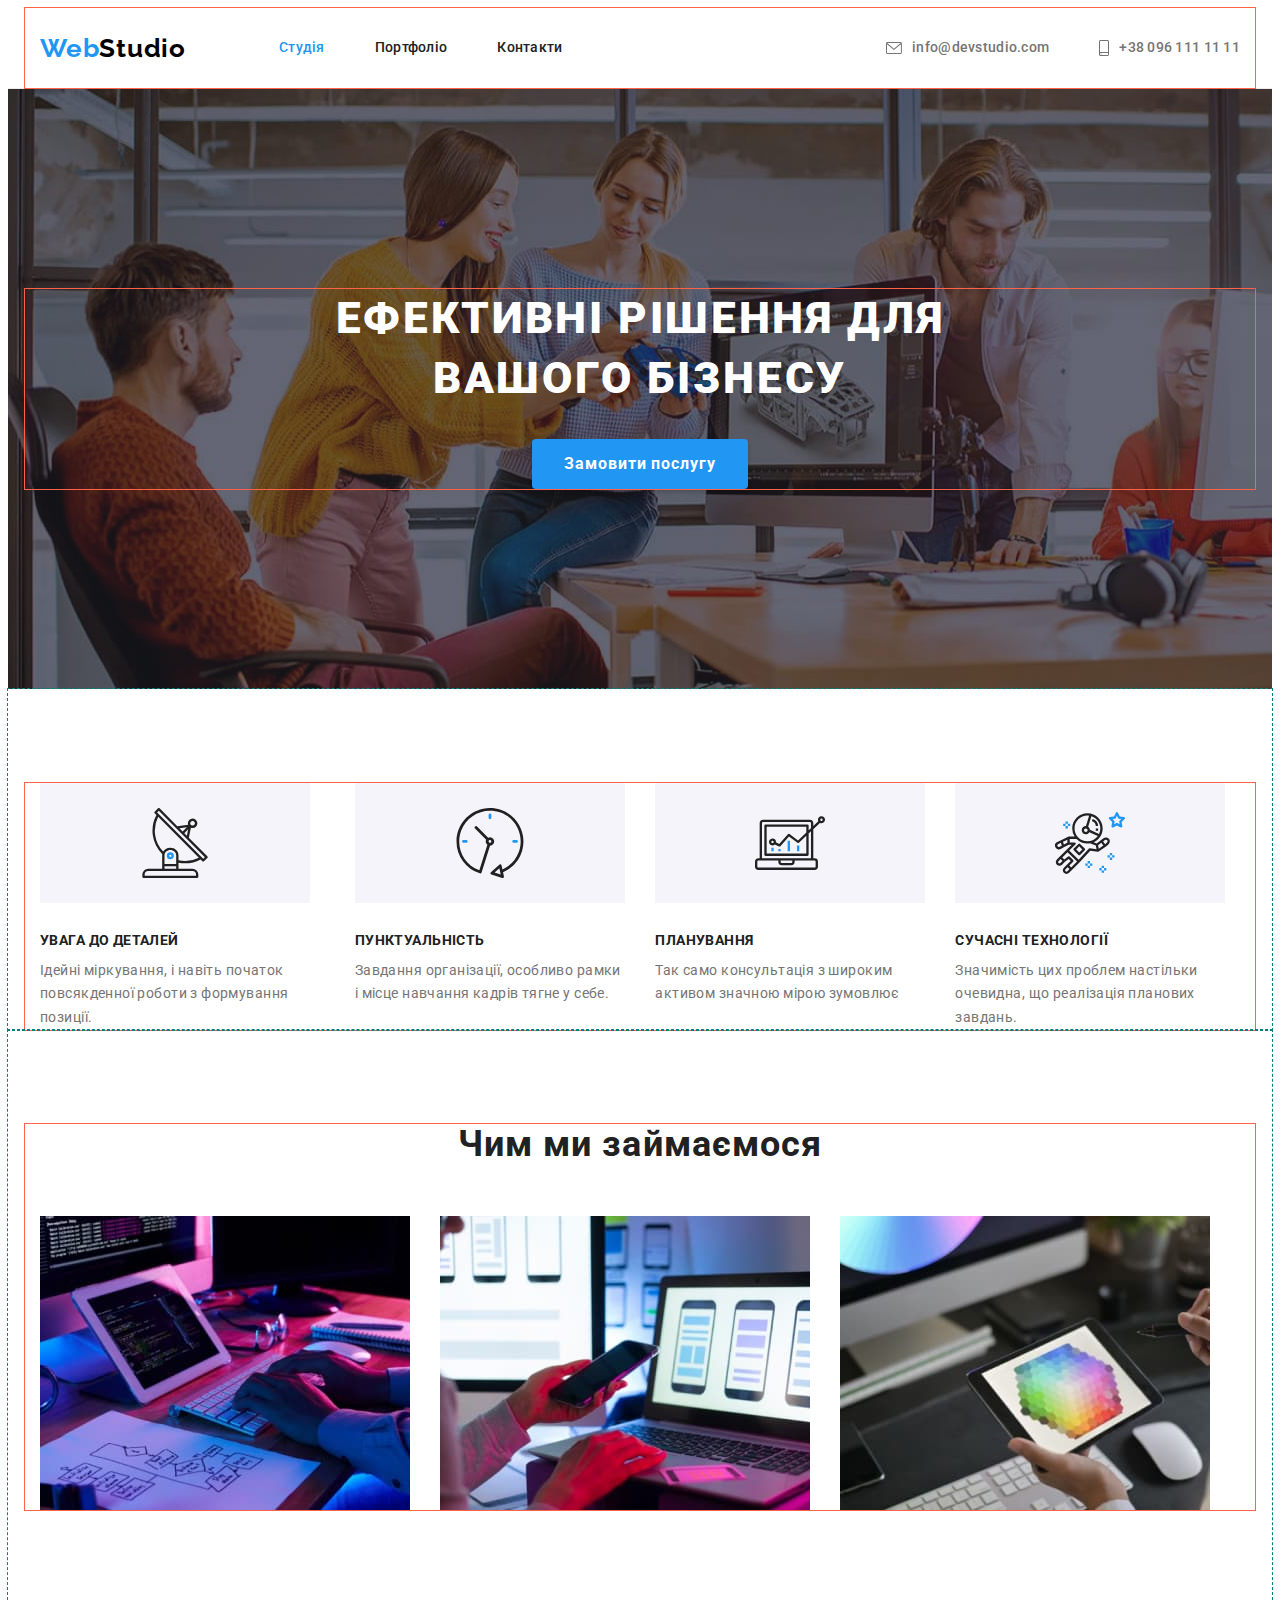
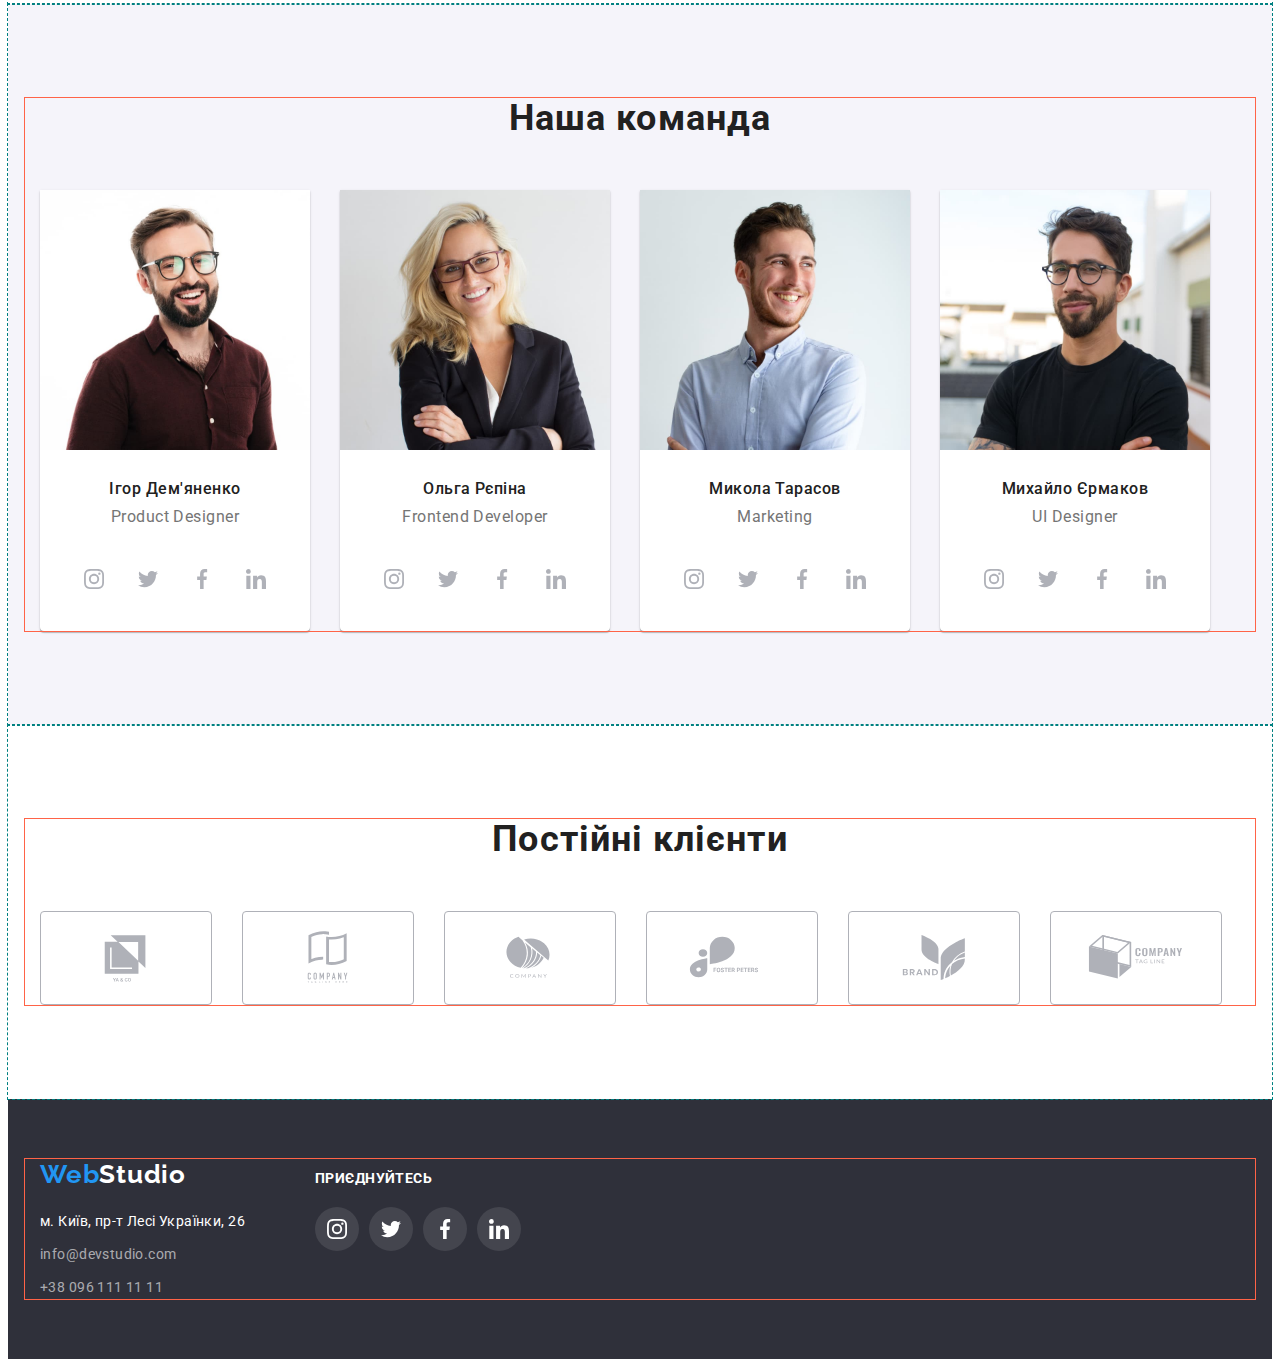
==== index.html @ a0ae5f19 "Add files from hw-04" ====
<!DOCTYPE html>
<html lang="uk">
  <head>
    <meta charset="UTF-8" />
    <meta http-equiv="X-UA-Compatible" content="IE=edge" />
    <meta name="viewport" content="width=device-width, initial-scale=1.0" />
    <title>WebStudio</title>
    <link rel="preconnect" href="https://fonts.googleapis.com" />
    <link rel="preconnect" href="https://fonts.gstatic.com" crossorigin />
    <link
      href="https://fonts.googleapis.com/css2?family=Raleway:wght@700&family=Roboto:wght@400;500;700;900&display=swap"
      rel="stylesheet"
    />
    <link
      rel="stylesheet"
      href="https://cdnjs.cloudflare.com/ajax/libs/modern-normalize/1.1.0/modern-normalize.min.css"
      integrity="sha512-wpPYUAdjBVSE4KJnH1VR1HeZfpl1ub8YT/NKx4PuQ5NmX2tKuGu6U/JRp5y+Y8XG2tV+wKQpNHVUX03MfMFn9Q=="
      crossorigin="anonymous"
      referrerpolicy="no-referrer"
    />
    <link rel="stylesheet" href="./css/style.css" />
  </head>
  <body>
    <header class="header">
      <div class="header-container container">
        <a href="./index.html" class="header-logo logo"
          >Web<span class="logo-header">Studio</span></a
        >
        <nav class="nav">
          <ul class="site-nav list">
            <li><a href="./index.html" class="header-nav-link link current">Студія</a></li>
            <li><a href="./portfolio.html" class="header-nav-link link">Портфоліо</a></li>
            <li><a href="" class="header-nav-link link">Контакти</a></li>
          </ul>
        </nav>
        <ul class="auth-nav list">
          <li>
            <a href="mailto:info@devstudio.com" class="header-address header-nav-link link">
              <svg class="header-icon envelope" width="16px" height="12px">
                <use href="./img/sprite.svg#icon-envelope"></use>
              </svg>
              info@devstudio.com</a
            >
          </li>
          <li>
            <a href="tel:+380961111111" class="header-tel header-nav-link link">
              <svg class="header-icon smartphone" width="10px" height="16px">
                <use href="./img/sprite.svg#icon-smartphone"></use>
              </svg>
              +38 096 111 11 11</a
            >
          </li>
        </ul>
      </div>
    </header>
    <main>
      <section class="hero">
        <div class="container hero-container">
          <h1 class="hero-title">Ефективні рішення для вашого бізнесу</h1>
          <button type="button" class="hero-button">Замовити послугу</button>
        </div>
      </section>
      <section class="section benefits-section">
        <div class="container">
          <h2 class="visually-hidden">Our benefits</h2>
          <ul class="benefits-list list">
            <li class="benefits-item icon-antenna">
              <div class="benefits-container">
                <svg class="benefits-icon" width="70px" height="70px">
                  <use href="./img/sprite.svg#icon-antenna"></use>
                </svg>
              </div>
              <h3 class="section-title benefits-title">Увага до деталей</h3>
              <p class="benefits-text">
                Ідейні міркування, і навіть початок повсякденної роботи з формування позиції.
              </p>
            </li>
            <li class="benefits-item icon-clock">
              <div class="benefits-container">
                <svg class="benefits-icon" width="70px" height="70px">
                  <use href="./img/sprite.svg#icon-clock"></use>
                </svg>
              </div>
              <h3 class="section-title benefits-title">Пунктуальність</h3>
              <p class="benefits-text">
                Завдання організації, особливо рамки і місце навчання кадрів тягне у себе.
              </p>
            </li>
            <li class="benefits-item icon-diagram">
              <div class="benefits-container">
                <svg class="benefits-icon" width="70px" height="70px">
                  <use href="./img/sprite.svg#icon-diagram"></use>
                </svg>
              </div>
              <h3 class="section-title benefits-title">Планування</h3>
              <p class="benefits-text">
                Так само консультація з широким активом значною мірою зумовлює
              </p>
            </li>
            <li class="benefits-item icon-astronaut">
              <div class="benefits-container">
                <svg class="benefits-icon" width="70px" height="70px">
                  <use href="./img/sprite.svg#icon-astronaut"></use>
                </svg>
              </div>
              <h3 class="section-title benefits-title">Сучасні технології</h3>
              <p class="benefits-text">
                Значимість цих проблем настільки очевидна, що реалізація планових завдань.
              </p>
            </li>
          </ul>
        </div>
      </section>
      <section class="section work">
        <div class="container">
          <h2 class="section-title work-title">Чим ми займаємося</h2>
          <ul class="list work-list">
            <li class="work-list-item">
              <img src="./img/our-work-img-1.jpg" alt="ноутбук" width="370" height="294" />
            </li>
            <li class="work-list-item">
              <img
                src="./img/our-work-img-2.jpg"
                alt="мобільний телефон"
                width="370"
                height="294"
              />
            </li>
            <li class="work-list-item">
              <img
                src="./img/our-work-img-3.jpg"
                alt="планшет із схемою"
                width="370"
                height="294"
              />
            </li>
          </ul>
        </div>
      </section>
      <section class="section team">
        <div class="container">
          <h2 class="section-title team-title">Наша команда</h2>
          <ul class="list team-list">
            <li class="team-list-item">
              <img
                class="team-pic"
                src="./img/team-img-1.jpg"
                alt="молодий мужчина в окулярах"
                width="270"
                height="260"
              />
              <div class="team-description">
                <h3 class="section-title title-member">Ігор Дем'яненко</h3>
                <p class="team-text" lang="en">Product Designer</p>
              </div>
              <ul class="social-list list">
                <li class="social-item">
                  <a
                    href="https://instargram.com"
                    target="_blank"
                    rel="noopener noreferrer"
                    aria-label="іконка Instargram"
                    class="social-link link"
                  >
                    <svg class="social-icon" width="20px" height="20px">
                      <use href="./img/sprite.svg#icon-instagram"></use>
                    </svg>
                  </a>
                </li>
                <li class="social-item">
                  <a
                    href="https://twitter.com"
                    target="_blank"
                    rel="noopener noreferrer"
                    aria-label="іконка Twitter"
                    class="social-link link"
                  >
                    <svg class="social-icon" width="20px" height="20px">
                      <use href="./img/sprite.svg#icon-twitter"></use>
                    </svg>
                  </a>
                </li>
                <li class="social-item">
                  <a
                    href="https://facebook.com"
                    target="_blank"
                    rel="noopener noreferrer"
                    aria-label="іконка Facebook"
                    class="social-link link"
                  >
                    <svg class="social-icon" width="20px" height="20px">
                      <use href="./img/sprite.svg#icon-facebook"></use>
                    </svg>
                  </a>
                </li>
                <li class="social-item">
                  <a
                    href="https://linkedin.com"
                    target="_blank"
                    rel="noopener noreferrer"
                    aria-label="іконка Linkedin"
                    class="social-link link"
                  >
                    <svg class="social-icon" width="20px" height="20px">
                      <use href="./img/sprite.svg#icon-linkedin"></use>
                    </svg>
                  </a>
                </li>
              </ul>
            </li>
            <li class="team-list-item">
              <img
                class="team-pic"
                src="./img/team-img-2.jpg"
                alt="симпатична блондинка"
                width="270"
                height="260"
              />
              <div class="team-description">
                <h3 class="section-title title-member">Ольга Рєпіна</h3>
                <p class="team-text" lang="en">Frontend Developer</p>
              </div>
              <ul class="social-list list">
                <li class="social-item">
                  <a
                    href="https://instargram.com"
                    target="_blank"
                    rel="noopener noreferrer"
                    aria-label="іконка Instargram"
                    class="social-link link"
                  >
                    <svg class="social-icon" width="20px" height="20px">
                      <use href="./img/sprite.svg#icon-instagram"></use>
                    </svg>
                  </a>
                </li>
                <li class="social-item">
                  <a
                    href="https://twitter.com"
                    target="_blank"
                    rel="noopener noreferrer"
                    aria-label="іконка Twitter"
                    class="social-link link"
                  >
                    <svg class="social-icon" width="20px" height="20px">
                      <use href="./img/sprite.svg#icon-twitter"></use>
                    </svg>
                  </a>
                </li>
                <li class="social-item">
                  <a
                    href="https://facebook.com"
                    target="_blank"
                    rel="noopener noreferrer"
                    aria-label="іконка Facebook"
                    class="social-link link"
                  >
                    <svg class="social-icon" width="20px" height="20px">
                      <use href="./img/sprite.svg#icon-facebook"></use>
                    </svg>
                  </a>
                </li>
                <li class="social-item">
                  <a
                    href="https://linkedin.com"
                    target="_blank"
                    rel="noopener noreferrer"
                    aria-label="іконка Linkedin"
                    class="social-link link"
                  >
                    <svg class="social-icon" width="20px" height="20px">
                      <use href="./img/sprite.svg#icon-linkedin"></use>
                    </svg>
                  </a>
                </li>
              </ul>
            </li>
            <li class="team-list-item">
              <img
                class="team-pic"
                src="./img/team-img-3.jpg"
                alt="мужчина посміхається"
                width="270"
                height="260"
              />
              <div class="team-description">
                <h3 class="section-title title-member">Микола Тарасов</h3>
                <p class="team-text" lang="en">Marketing</p>
              </div>
              <ul class="social-list list">
                <li class="social-item">
                  <a
                    href="https://instargram.com"
                    target="_blank"
                    rel="noopener noreferrer"
                    aria-label="іконка Instargram"
                    class="social-link link"
                  >
                    <svg class="social-icon" width="20px" height="20px">
                      <use href="./img/sprite.svg#icon-instagram"></use>
                    </svg>
                  </a>
                </li>
                <li class="social-item">
                  <a
                    href="https://twitter.com"
                    target="_blank"
                    rel="noopener noreferrer"
                    aria-label="іконка Twitter"
                    class="social-link link"
                  >
                    <svg class="social-icon" width="20px" height="20px">
                      <use href="./img/sprite.svg#icon-twitter"></use>
                    </svg>
                  </a>
                </li>
                <li class="social-item">
                  <a
                    href="https://facebook.com"
                    target="_blank"
                    rel="noopener noreferrer"
                    aria-label="іконка Facebook"
                    class="social-link link"
                  >
                    <svg class="social-icon" width="20px" height="20px">
                      <use href="./img/sprite.svg#icon-facebook"></use>
                    </svg>
                  </a>
                </li>
                <li class="social-item">
                  <a
                    href="https://linkedin.com"
                    target="_blank"
                    rel="noopener noreferrer"
                    aria-label="іконка Linkedin"
                    class="social-link link"
                  >
                    <svg class="social-icon" width="20px" height="20px">
                      <use href="./img/sprite.svg#icon-linkedin"></use>
                    </svg>
                  </a>
                </li>
              </ul>
            </li>
            <li class="team-list-item">
              <img
                class="team-pic"
                src="./img/team-img-4.jpg"
                alt="хлопець в окулярах"
                width="270"
                height="260"
              />
              <div class="team-description">
                <h3 class="section-title title-member">Михайло Єрмаков</h3>
                <p class="team-text" lang="en">UI Designer</p>
              </div>
              <ul class="social-list list">
                <li class="social-item">
                  <a
                    href="https://instargram.com"
                    target="_blank"
                    rel="noopener noreferrer"
                    aria-label="іконка Instargram"
                    class="social-link link"
                  >
                    <svg class="social-icon" width="20px" height="20px">
                      <use href="./img/sprite.svg#icon-instagram"></use>
                    </svg>
                  </a>
                </li>
                <li class="social-item">
                  <a
                    href="https://twitter.com"
                    target="_blank"
                    rel="noopener noreferrer"
                    aria-label="іконка Twitter"
                    class="social-link link"
                  >
                    <svg class="social-icon" width="20px" height="20px">
                      <use href="./img/sprite.svg#icon-twitter"></use>
                    </svg>
                  </a>
                </li>
                <li class="social-item">
                  <a
                    href="https://facebook.com"
                    target="_blank"
                    rel="noopener noreferrer"
                    aria-label="іконка Facebook"
                    class="social-link link"
                  >
                    <svg class="social-icon" width="20px" height="20px">
                      <use href="./img/sprite.svg#icon-facebook"></use>
                    </svg>
                  </a>
                </li>
                <li class="social-item">
                  <a
                    href="https://linkedin.com"
                    target="_blank"
                    rel="noopener noreferrer"
                    aria-label="іконка Linkedin"
                    class="social-link link"
                  >
                    <svg class="social-icon" width="20px" height="20px">
                      <use href="./img/sprite.svg#icon-linkedin"></use>
                    </svg>
                  </a>
                </li>
              </ul>
            </li>
          </ul>
        </div>
      </section>
      <section class="section">
        <div class="container">
          <h2 class="section-title customer-title">Постійні клієнти</h2>
          <ul class="list customer-list">
            <li class="customer-list-item">
              <a href="" class="customer-link link">
                <svg class="customer-icon" width="106px" height="60px">
                  <use href="./img/sprite.svg#icon-logo1"></use>
                </svg>
              </a>
            </li>
            <li class="customer-list-item">
              <a href="" class="customer-link link">
                <svg class="customer-icon" width="106px" height="60px">
                  <use href="./img/sprite.svg#icon-logo2"></use>
                </svg>
              </a>
            </li>
            <li class="customer-list-item">
              <a href="" class="customer-link link">
                <svg class="customer-icon" width="106px" height="60px">
                  <use href="./img/sprite.svg#icon-logo3"></use>
                </svg>
              </a>
            </li>
            <li class="customer-list-item">
              <a href="" class="customer-link link">
                <svg class="customer-icon" width="106px" height="60px">
                  <use href="./img/sprite.svg#icon-logo4"></use>
                </svg>
              </a>
            </li>
            <li class="customer-list-item">
              <a href="" class="customer-link link">
                <svg class="customer-icon" width="106px" height="60px">
                  <use href="./img/sprite.svg#icon-logo5"></use>
                </svg>
              </a>
            </li>
            <li class="customer-list-item">
              <a href="" class="customer-link link">
                <svg class="customer-icon" width="106px" height="60px">
                  <use href="./img/sprite.svg#icon-logo6"></use>
                </svg>
              </a>
            </li>
          </ul>
        </div>
      </section>
    </main>
    <footer class="footer">
      <div class="container">
        <div class="footer-wrap">
          <div class="footer-address-wrap">
            <a href="./index.html" class="logo">Web<span class="logo-footer">Studio</span></a>
            <address class="address">
              <ul class="address-list list">
                <li class="address-list-item">
                  <a
                    href="https://goo.gl/maps/3BvKEKhX9x1HWo9JA"
                    target="_blank"
                    rel="noopener noreferrer nofollow"
                    class="footer-address link"
                    >м. Київ, пр-т Лесі Українки, 26
                  </a>
                </li>
                <li class="address-list-item">
                  <a href="mailto:info@devstudio.com" class="footer-link link">info@devstudio.com</a>
                </li>
                <li class="address-list-item">
                  <a href="tel:+380961111111" class="footer-link link">+38 096 111 11 11</a>
                </li>
              </ul>
            </address>
          </div>
          <div class="footer-social">
            <h2 class="footer-social-title">Приєднуйтесь</h2>
            <ul class="footer-social-list list">
              <li class="footer-social-item">
                <a
                  href="https://instargram.com"
                  target="_blank"
                  rel="noopener noreferrer"
                  aria-label="іконка Instargram"
                  class="footer-social-link link"
                >
                  <svg class="footer-social-icon" width="20px" height="20px">
                    <use href="./img/sprite.svg#icon-instagram"></use>
                  </svg>
                </a>
              </li>
              <li class="footer-social-item">
                <a
                  href="https://twitter.com"
                  target="_blank"
                  rel="noopener noreferrer"
                  aria-label="іконка Twitter"
                  class="footer-social-link link"
                >
                  <svg class="footer-social-icon" width="20px" height="20px">
                    <use href="./img/sprite.svg#icon-twitter"></use>
                  </svg>
                </a>
              </li>
              <li class="footer-social-item">
                <a
                  href="https://facebook.com"
                  target="_blank"
                  rel="noopener noreferrer"
                  aria-label="іконка Facebook"
                  class="footer-social-link link"
                >
                  <svg class="footer-social-icon" width="20px" height="20px">
                    <use href="./img/sprite.svg#icon-facebook"></use>
                  </svg>
                </a>
              </li>
              <li class="footer-social-item">
                <a
                  href="https://linkedin.com"
                  target="_blank"
                  rel="noopener noreferrer"
                  aria-label="іконка Linkedin"
                  class="footer-social-link link"
                >
                  <svg class="footer-social-icon" width="20px" height="20px">
                    <use href="./img/sprite.svg#icon-linkedin"></use>
                  </svg>
                </a>
              </li>
            </ul>
          </div>
        </div>
      </div>
    </footer>
  </body>
</html>
---- css/style.css ----
:root {
    --main-text-color: #757575;
    --title-text-color: #212121;
    --secondary-title-color: #FFFFFF;
    --accent-color: #2196F3;
    --background-color: #FFFFFF; 
    --secondary-bcg-color: #F5F4FA;
    --logo-color: #000000;
    --footer-bcg-color: #2F303A;
    --footer-link-color: rgba(255, 255, 255, 0.6);
    --font-size-main: 14px;
    --font-size-secondary: 16px;
    --indent: 30px;
}
body {
    font-family: 'Roboto', sans-serif;
    font-size: var(--font-size-main);
    letter-spacing: 0.03em;
    color: var(--main-text-color);
    background-color: var(--background-color);
}
h1,h2,h3,h4,h5,h6, p {
    margin: 0;
}
img {
    display: block;
    max-width: 100%;
    height: auto;
}
address {
    font-style: normal;
}
button {
    display: block;
    border: none;
    cursor: pointer;
    border-radius: 4px;
}
.section {
    padding-top: 94px;
    padding-bottom: 94px; 
    
    outline: 1px dashed  teal; 
}
.container {
    width: 1200px;
    padding-right: 15px;
    padding-left: 15px;
    margin-right: auto;
    margin-left: auto;
    
    outline: 1px solid tomato;
}
.list {
    list-style: none;
    margin: 0;
    padding: 0;
}
.link, .logo {
    text-decoration: none;
}
.section-title {
    color: var(--title-text-color);
}
.logo {
    font-family: 'Raleway', sans-serif;
    color: var(--accent-color);
    font-weight: 700;
    font-size: 26px;
    line-height: 1.19;
    letter-spacing: 0.03em;
}
.header-container {
    display: flex;
    align-items: center;
}
.header {
    border-bottom: 1px solid #ECECEC;
}
.logo-header {
    color: var(--logo-color);
}
.header-logo {
    margin-right: 93px;
}
.nav {
    margin-right: auto;
}
.site-nav {
    display: flex;
    align-items: center;
    gap: 50px;
}
.site-nav .link {
    color: var(--title-text-color);
}
.site-nav .link:hover, .site-nav .link:focus {
    color: var(--accent-color);
}
.site-nav .link.current {
    color: var(--accent-color);
}
.header-nav-link {
    font-weight: 500;
    font-size: var(--font-size-main);
    line-height: 1.14;
    letter-spacing: 0.02em;
    display: block;
    padding-top: 32px;
    padding-bottom: 32px;
} 
.header-nav-link:hover, .header-nav-link {
    color: var(--accent-color);
}
.header-address,
.header-tel {
    display: inline-flex;
    align-items: center;
    color: var(--main-text-color);
}
.auth-nav {
    display: flex;
    align-items: center;
    gap: 50px;
}
.auth-nav:hover, .auth-nav:focus {
    color: var(--accent-color);
}
.header-icon {
    margin-right: 10px;
    fill: currentColor;
}
.hero {
    max-width: 1600px;
    margin: 0 auto;
    background-color: #C4C4C4;
    background-image: linear-gradient( to right,
    rgba(47, 48, 58, 0.4),
    rgba(47, 48, 58, 0.4)
    ), url(../img/hero-bcg.jpg);
    background-size: cover;
    background-repeat: no-repeat;
    text-align: center;
    padding: 200px 0;
}
.hero-title {
    width: 696px;
    margin: 0 auto;
    margin-bottom: 30px;
    color: var(--secondary-title-color); 
    font-weight: 900;
    font-size: 44px;
    line-height: 1.36;
    letter-spacing: 0.06em;
    text-transform: uppercase;
}
.hero-button {
    min-width: 216px;
    padding: 10px 32px;
    font-family: inherit;
    font-weight: 700;
    font-size: var(--font-size-secondary);
    line-height: 30px;
    display: inline-block;
    align-items: center;
    text-align: center;
    letter-spacing: 0.06em;
    background-color: var(--accent-color);
    color: var(--secondary-title-color);
    box-shadow: 0px 4px 4px rgba(0, 0, 0, 0.15);
    border: none;
}
.benefits-section {
    padding-bottom: 0;
}
.visually-hidden {
    position: absolute;
    white-space: nowrap;
    width: 1px;
    height: 1px;
    overflow: hidden;
    border: 0;
    padding: 0;
    clip: rect(0 0 0 0);
    clip-path: inset(50%);
    margin: -1px;
}
.benefits-container {
    display: flex;
    justify-content: center;
    align-items: center;
    width: 270px;
    height: 120px;
    background-color: var(--secondary-bcg-color);
    margin-bottom: 30px;
}
.benefits-list {
    display: flex;
}
.benefits-item:not(:last-child) {
    margin-right: 30px;
}

/*
.benefits-item::before {
    content: "";
    display: block;
    height: 120px;
    margin-bottom: 30px;
    background-color: var(--secondary-bcg-color);
    background-size: contain;
    background-repeat: no-repeat;
    background-position: center;
}
.icon-antenna::before {
    background-image: url(../img/svg-antenna-1.svg);
}
.icon-clock::before {
    background-image: url(../img/svg-clock-2.svg);
}
.icon-diagram::before {
    background-image: url(../img/svg-diagram-1.svg);
}
.icon-astronaut::before {
    background-image: url(../img/svg-astronaut-1.svg);
}*/
.benefits-title {
    font-weight: 700;
    font-size: var(--font-size-main);
    line-height: 1.14;
    letter-spacing: 0.03em;
    text-transform: uppercase;
    margin-bottom: 10px;
}
.benefits-text {
    font-size: var(--font-size-main);
    line-height: 1.7;
    letter-spacing: 0.03em;
}
.work-list {
    display: flex;
}
.work-title, 
.team-title, 
.customer-title {
    font-weight: 700;
    font-size: 36px;
    line-height: 1.16;
    text-align: center;
    letter-spacing: 0.03em;
    margin-bottom: 50px;
}
.work-list-item:not(:last-child) {
    margin-right: var(--indent);
}
.team-list {
    display: flex;
    flex-wrap: wrap;
}
.team {
    background-color: var(--secondary-bcg-color);
}
.team-list-item:not(:last-child) {
    margin-right: var(--indent);
}
.team-list-item {
    background-color: var(--background-color);
    box-shadow: 0px 1px 3px rgba(0, 0, 0, 0.12), 
    0px 1px 1px rgba(0, 0, 0, 0.14), 
    0px 2px 1px rgba(0, 0, 0, 0.2);
    border-radius: 0px 0px 4px 4px;
}
.team-description {
    padding-top: 30px;
    padding-bottom: 30px;
}
.title-member {
    font-weight: 500;
    font-size: var(--font-size-secondary);
    line-height: 1.18;
    text-align: center;
    letter-spacing: 0.03em;
    margin-bottom: 10px;
}
.team-text {
    font-size: var(--font-size-secondary);
    line-height: 1.18;
    text-align: center;
    letter-spacing: 0.03em;
}
.social-list {
    display: flex;
    justify-content: center;
    gap: 10px;
    padding-bottom: 30px;
}
.social-item {
    width: 44px;
    height: 44px;
}
.social-link {
    display: flex;
    justify-content: center;
    align-items: center;
    width: 100%;
    height: 100%;
    color: #AFB1B8;
}
.social-icon {
    fill: currentColor;
}
.social-link:hover, .social-link:focus {
    color: var(--secondary-title-color);
    border-radius: 50%;
    background-color: var(--accent-color); 
}
.social-icon:hover, .social-icon:focus {
    fill: currentColor;
}
.customer-list {
    display: flex;
    gap: 30px;
}
.customer-link {
    display: flex;
    justify-content: center;
    align-items: center;
    width: 170px;
    height: 92px;
    color: #AFB1B8;
    border: 1px solid #AFB1B8;
    border-radius: 4px;
}
.customer-link:hover, .customer-link:focus {
    color: var(--accent-color);
    border-color: var(--accent-color);
}
.customer-icon {
    fill: currentColor;
}
.footer {
    padding: 60px 0;
    background-color: var(--footer-bcg-color);
}
.footer-wrap {
    display: flex;
    align-items: baseline;
}
.footer-address-wrap {
    margin-right: 70px;
}
.logo-footer {
    color: var(--secondary-title-color);
}
.address-list {
    margin-top: 20px;
    font-size: var(--font-size-main);
    line-height: 1.7;
    letter-spacing: 0.03em;
}
.footer  .footer-address.link {
    color: var(--secondary-title-color); 
}
.footer .link {
    color: var(--footer-link-color);
}
.footer .link:hover, .footer .link:focus {
    color: var(--accent-color);
}
.address-list-item:not(:last-child) {
    margin-bottom: 9px;
}
.footer-social-title {
    font-weight: 700;
    font-size: var(--font-size-main);
    line-height: 1.14;
    letter-spacing: 0.03em;
    text-transform: uppercase;
    color: var(--secondary-title-color);
    margin-bottom: 20px;
}
.footer-social-list {
    display: flex;
    gap: 10px;
}
.footer-social-item {
    width: 44px;
    height: 44px;
}
.footer-social-link {
    display: flex;
    justify-content: center;
    align-items: center;
    width: 100%;
    height: 100%;
    border-radius: 50%;
    background: rgba(255, 255, 255, 0.1);
    color: var(--secondary-title-color);
}
.footer-social-link:hover, 
.footer-social-link:focus {
    background: var(--accent-color);
}
.footer-social-icon {
    fill: var(--secondary-title-color);
}

/* Styles for portfolio */
.filter-list {
    display: flex;
    justify-content: center;
    gap: 8px;
    margin-bottom: 50px;
}
.filter-btn {
    padding: 5px 21px;
    font-family: inherit;
    font-weight: 500;
    font-size: var(--font-size-secondary);
    line-height: 1.62;
    text-align: center;
    letter-spacing: 0.03em; 
    background-color: var(--secondary-bcg-color);
    color: var(--title-text-color);
    border: none;
}
.filter-btn:hover, .filter-btn:focus {
    background-color: var(--accent-color);
    color: var(--secondary-title-color);
    border: 1px solid transparent;
    box-shadow: 0px 3px 1px rgba(0, 0, 0, 0.1),
    0px 1px 2px rgba(0, 0, 0, 0.08),
    0px 2px 2px rgba(0, 0, 0, 0.12);
}
.gallery-list {
    display: flex;
    flex-wrap: wrap;
    gap: var(--indent);
}
.gallery-image {
    display: inline-block;
}
.gallery-image:hover, .gallery-image:focus {
    box-shadow: 0px 1px 1px rgba(0, 0, 0, 0.12),
    0px 4px 4px rgba(0, 0, 0, 0.06), 
    1px 4px 6px rgba(0, 0, 0, 0.16);
}    
.gallery-description {
    background: var(--background-color);
    border: 1px solid  #EEEEEE;
    border-top: none;
    padding: 20px 24px;
}
.gallery-item-title {
    font-weight: 700;
    font-size: 18px;
    line-height: 2;
    letter-spacing: 0.06em;
    margin-bottom: 4px;
}
.gallery-item-text {
    font-size: var(--font-size-secondary);
    line-height: 1.87;
    letter-spacing: 0.03em;
    color: var(--main-text-color);
}
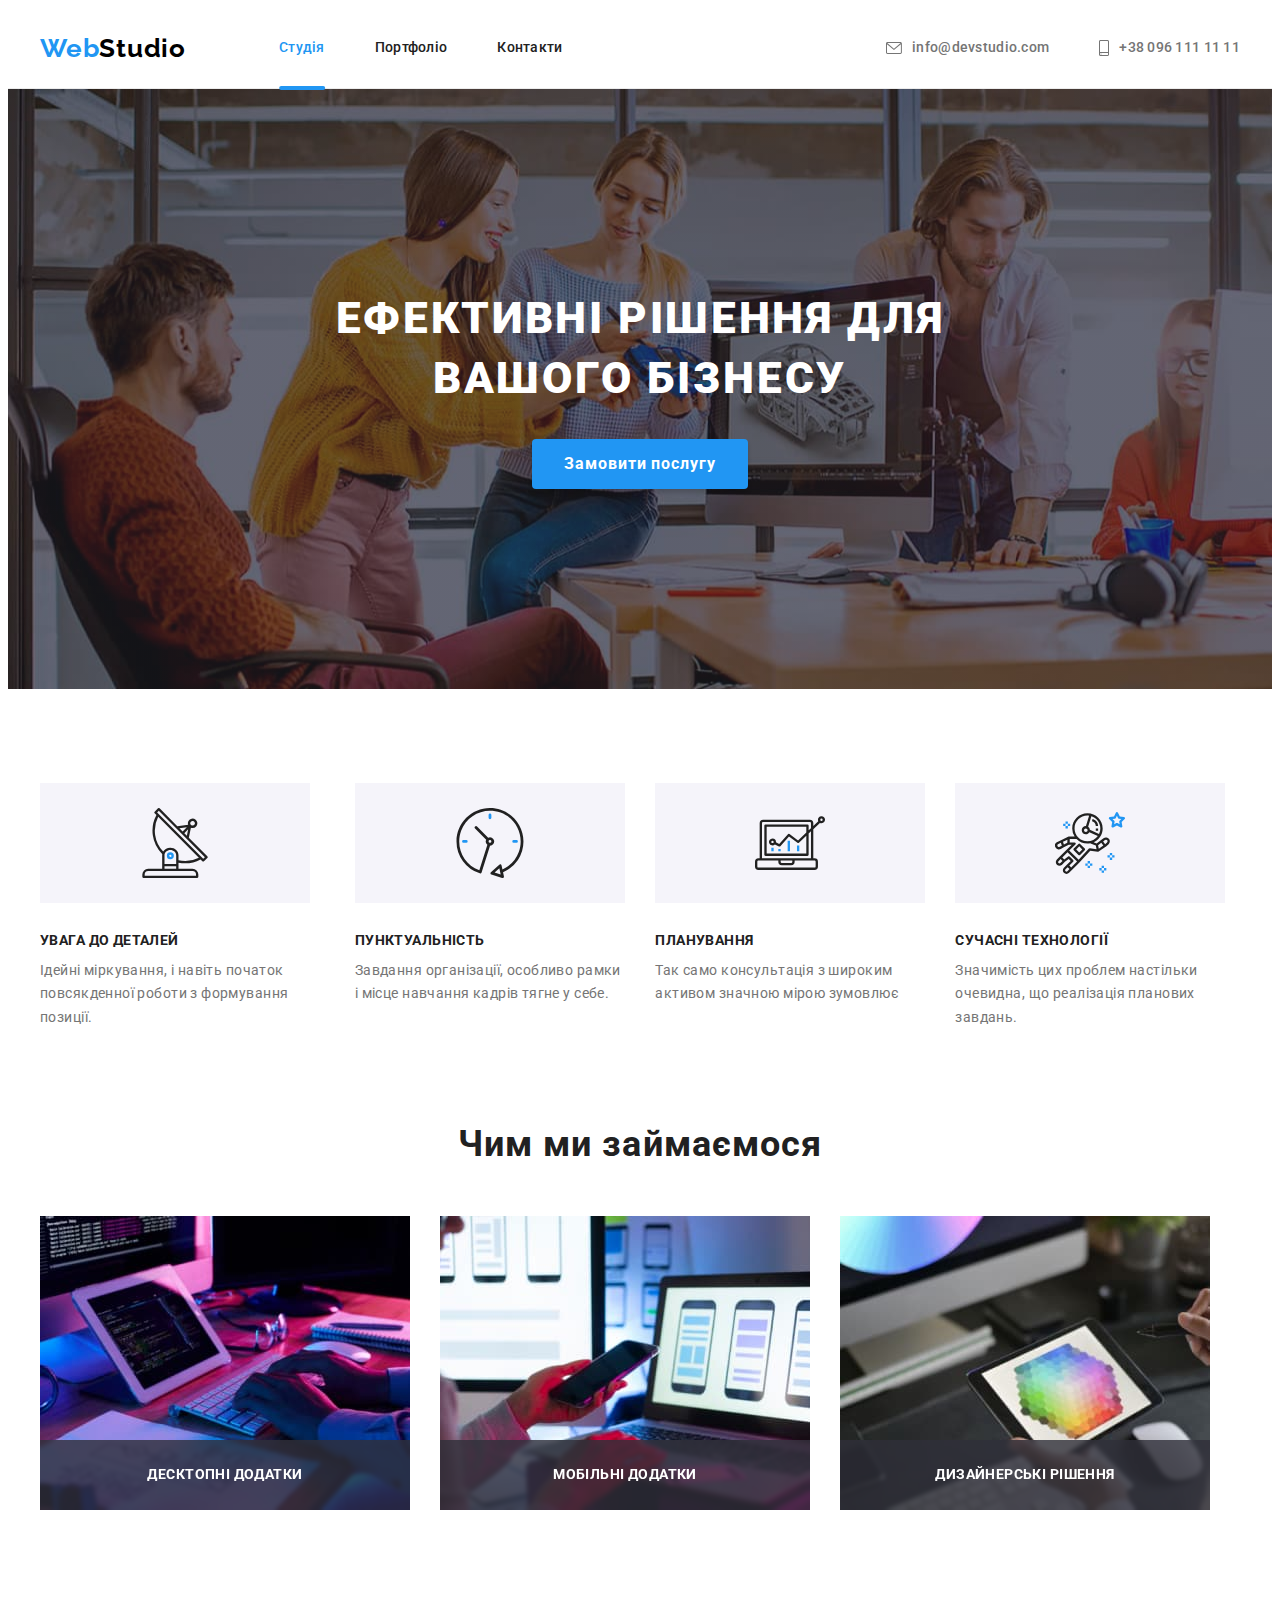
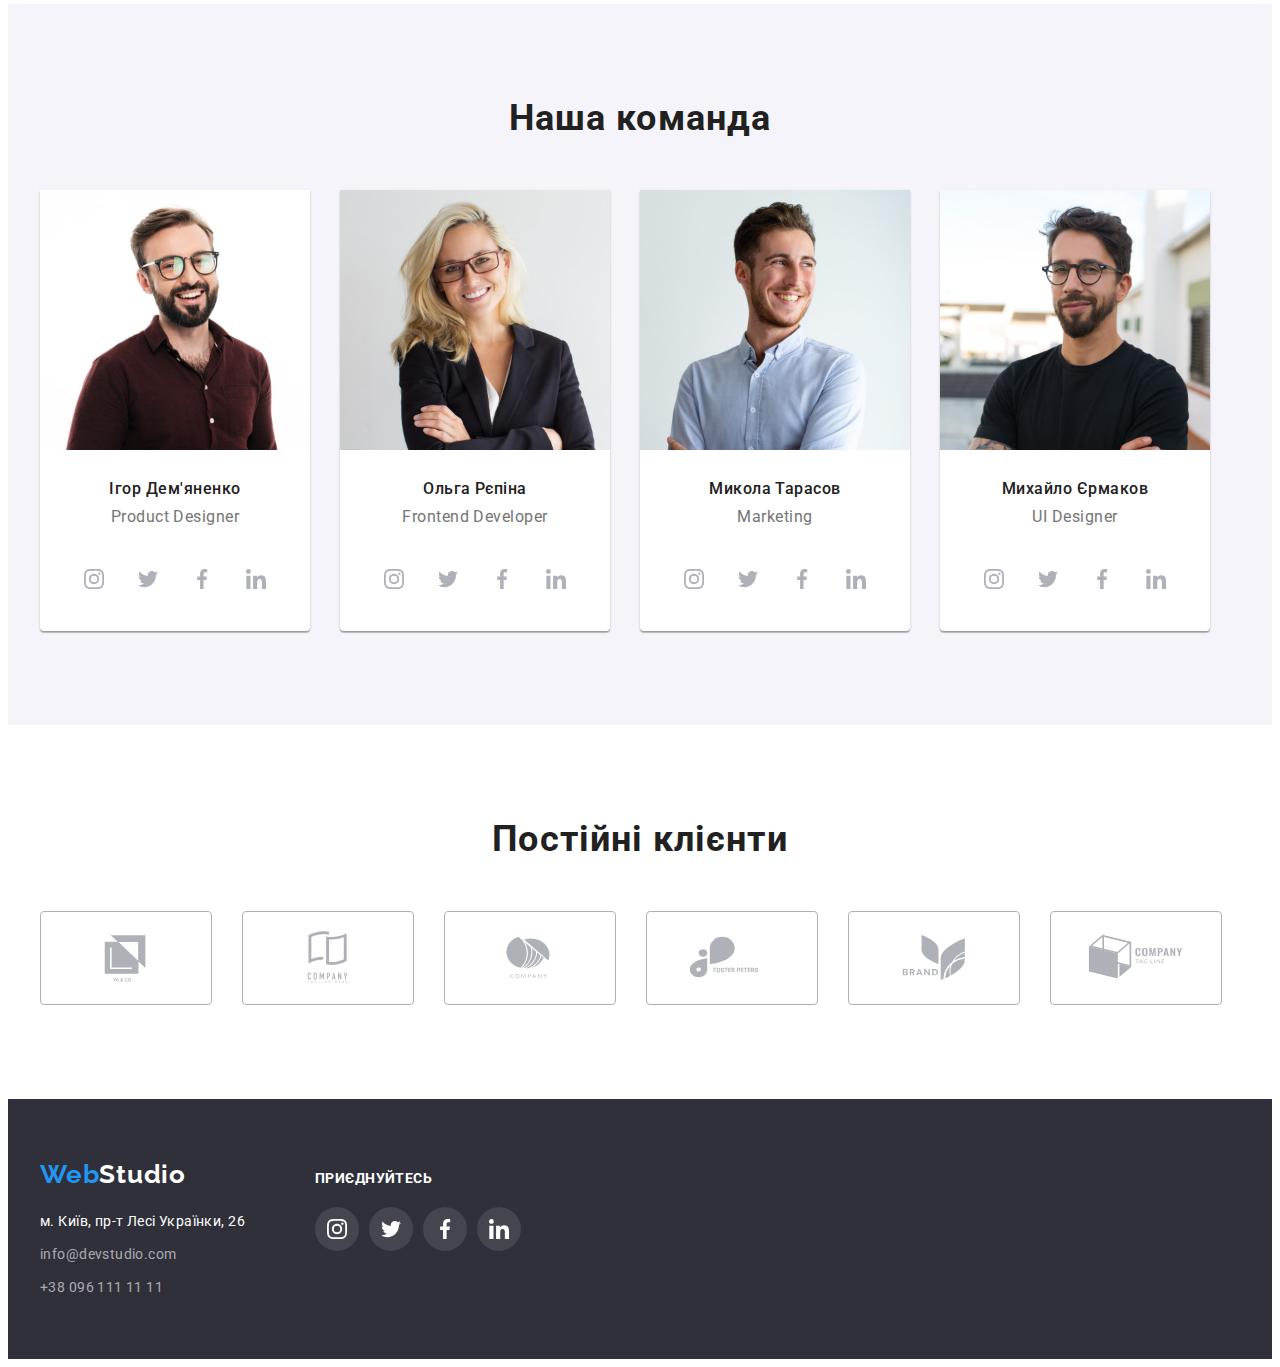
==== commit 5a58eb9f: "Add js, modal and animation" ====
--- a/index.html
+++ b/index.html
@@ -28,9 +28,9 @@
         >
         <nav class="nav">
           <ul class="site-nav list">
-            <li><a href="./index.html" class="header-nav-link link current">Студія</a></li>
-            <li><a href="./portfolio.html" class="header-nav-link link">Портфоліо</a></li>
-            <li><a href="" class="header-nav-link link">Контакти</a></li>
+            <li><a href="./index.html" class="header-nav-link nav-link link current">Студія</a></li>
+            <li><a href="./portfolio.html" class="header-nav-link nav-link link">Портфоліо</a></li>
+            <li><a href="" class="header-nav-link nav-link link">Контакти</a></li>
           </ul>
         </nav>
         <ul class="auth-nav list">
@@ -57,7 +57,7 @@
       <section class="hero">
         <div class="container hero-container">
           <h1 class="hero-title">Ефективні рішення для вашого бізнесу</h1>
-          <button type="button" class="hero-button">Замовити послугу</button>
+          <button type="button" class="hero-button" data-modal-open>Замовити послугу</button>
         </div>
       </section>
       <section class="section benefits-section">
@@ -117,6 +117,9 @@
           <ul class="list work-list">
             <li class="work-list-item">
               <img src="./img/our-work-img-1.jpg" alt="ноутбук" width="370" height="294" />
+              <div class="overlay">
+                <p class="overlay-text">Десктопні додатки</p>
+              </div>
             </li>
             <li class="work-list-item">
               <img
@@ -125,6 +128,9 @@
                 width="370"
                 height="294"
               />
+              <div class="overlay">
+                <p class="overlay-text">Мобільні додатки</p>
+              </div>
             </li>
             <li class="work-list-item">
               <img
@@ -133,6 +139,9 @@
                 width="370"
                 height="294"
               />
+              <div class="overlay">
+                <p class="overlay-text">Дизайнерські рішення</p>
+              </div>
             </li>
           </ul>
         </div>
@@ -479,7 +488,9 @@
                   </a>
                 </li>
                 <li class="address-list-item">
-                  <a href="mailto:info@devstudio.com" class="footer-link link">info@devstudio.com</a>
+                  <a href="mailto:info@devstudio.com" class="footer-link link"
+                    >info@devstudio.com</a
+                  >
                 </li>
                 <li class="address-list-item">
                   <a href="tel:+380961111111" class="footer-link link">+38 096 111 11 11</a>
@@ -547,5 +558,15 @@
         </div>
       </div>
     </footer>
+    <div class="backdrop is-hidden" data-modal>
+      <div class="modal" data-modal-window>
+        <button class="modal-btn" data-modal-close>
+          <svg class="modal-icon" width="11px" height="11px">
+            <use href="./img/sprite.svg#icon-cross-button"></use>
+          </svg>
+        </button>
+      </div>
+    </div>
+    <script src="./js/modal.js"></script>
   </body>
 </html>
--- a/css/style.css
+++ b/css/style.css
@@ -11,6 +11,8 @@
     --font-size-main: 14px;
     --font-size-secondary: 16px;
     --indent: 30px;
+    --anim-duration: 250ms;
+    --anim-timing-function: cubic-bezier(0.4, 0, 0.2, 1);
 }
 body {
     font-family: 'Roboto', sans-serif;
@@ -40,7 +42,7 @@
     padding-top: 94px;
     padding-bottom: 94px; 
     
-    outline: 1px dashed  teal; 
+    /*outline: 1px dashed  teal; */
 }
 .container {
     width: 1200px;
@@ -49,7 +51,7 @@
     margin-right: auto;
     margin-left: auto;
     
-    outline: 1px solid tomato;
+    /*outline: 1px solid tomato;*/
 }
 .list {
     list-style: none;
@@ -93,6 +95,10 @@
 }
 .site-nav .link {
     color: var(--title-text-color);
+
+    transition-property: color;
+    transition-duration: var(--anim-duration);
+    transition-timing-function: var(--anim-timing-function);
 }
 .site-nav .link:hover, .site-nav .link:focus {
     color: var(--accent-color);
@@ -101,6 +107,7 @@
     color: var(--accent-color);
 }
 .header-nav-link {
+    position: relative;
     font-weight: 500;
     font-size: var(--font-size-main);
     line-height: 1.14;
@@ -112,11 +119,27 @@
 .header-nav-link:hover, .header-nav-link {
     color: var(--accent-color);
 }
+.current::after {
+    content: '';
+    position: absolute;
+    left: 50%;
+    bottom: -2px;
+    transform: translateX(-50%);
+    display: block;
+    width: 100%;
+    height: 4px;
+    border-radius: 2px;
+    background-color: var(--accent-color);
+}
 .header-address,
 .header-tel {
     display: inline-flex;
     align-items: center;
     color: var(--main-text-color);
+
+    transition-property: color;
+    transition-duration: var(--anim-duration);
+    transition-timing-function: var(--anim-timing-function);
 }
 .auth-nav {
     display: flex;
@@ -170,6 +193,9 @@
     box-shadow: 0px 4px 4px rgba(0, 0, 0, 0.15);
     border: none;
 }
+.hero-button:hover, .hero-button:focus {
+    animation: pulsate-bck 0.5s ease-in-out infinite both;
+}
 .benefits-section {
     padding-bottom: 0;
 }
@@ -200,30 +226,6 @@
 .benefits-item:not(:last-child) {
     margin-right: 30px;
 }
-
-/*
-.benefits-item::before {
-    content: "";
-    display: block;
-    height: 120px;
-    margin-bottom: 30px;
-    background-color: var(--secondary-bcg-color);
-    background-size: contain;
-    background-repeat: no-repeat;
-    background-position: center;
-}
-.icon-antenna::before {
-    background-image: url(../img/svg-antenna-1.svg);
-}
-.icon-clock::before {
-    background-image: url(../img/svg-clock-2.svg);
-}
-.icon-diagram::before {
-    background-image: url(../img/svg-diagram-1.svg);
-}
-.icon-astronaut::before {
-    background-image: url(../img/svg-astronaut-1.svg);
-}*/
 .benefits-title {
     font-weight: 700;
     font-size: var(--font-size-main);
@@ -239,6 +241,25 @@
 }
 .work-list {
     display: flex;
+}
+.work-list-item {
+    position: relative;
+}
+.overlay {
+    position: absolute;
+    bottom: 0;
+    width: 100%;
+    padding-top: 27px;
+    padding-bottom: 27px;
+    background: rgba(47, 48, 58, 0.8);
+    backdrop-filter: blur(2px);
+}
+.overlay-text {
+    font-weight: 700;
+    line-height: 1.14;
+    text-align: center;
+    text-transform: uppercase;
+    color: var(--secondary-title-color);
 }
 .work-title, 
 .team-title, 
@@ -305,13 +326,17 @@
     width: 100%;
     height: 100%;
     color: #AFB1B8;
+    border-radius: 50%;
+
+    transition-property: color, background-color;
+    transition-duration: var(--anim-duration);
+    transition-timing-function: var(--anim-timing-function);
 }
 .social-icon {
     fill: currentColor;
 }
 .social-link:hover, .social-link:focus {
     color: var(--secondary-title-color);
-    border-radius: 50%;
     background-color: var(--accent-color); 
 }
 .social-icon:hover, .social-icon:focus {
@@ -330,6 +355,10 @@
     color: #AFB1B8;
     border: 1px solid #AFB1B8;
     border-radius: 4px;
+
+    transition-property: color, border-color;
+    transition-duration: var(--anim-duration);
+    transition-timing-function: var(--anim-timing-function);
 }
 .customer-link:hover, .customer-link:focus {
     color: var(--accent-color);
@@ -360,9 +389,15 @@
 }
 .footer  .footer-address.link {
     color: var(--secondary-title-color); 
+    transition-property: color;
+    transition-duration: var(--anim-duration);
+    transition-timing-function: var(--anim-timing-function);
 }
 .footer .link {
     color: var(--footer-link-color);
+    transition-property: color, background-color;
+    transition-duration: var(--anim-duration);
+    transition-timing-function: var(--anim-timing-function);
 }
 .footer .link:hover, .footer .link:focus {
     color: var(--accent-color);
@@ -394,12 +429,12 @@
     width: 100%;
     height: 100%;
     border-radius: 50%;
-    background: rgba(255, 255, 255, 0.1);
+    background-color:  rgba(255, 255, 255, 0.1);
     color: var(--secondary-title-color);
 }
 .footer-social-link:hover, 
 .footer-social-link:focus {
-    background: var(--accent-color);
+    background-color: var(--accent-color);
 }
 .footer-social-icon {
     fill: var(--secondary-title-color);
@@ -413,7 +448,7 @@
     margin-bottom: 50px;
 }
 .filter-btn {
-    padding: 5px 21px;
+    padding: 6px 22px;
     font-family: inherit;
     font-weight: 500;
     font-size: var(--font-size-secondary);
@@ -423,11 +458,15 @@
     background-color: var(--secondary-bcg-color);
     color: var(--title-text-color);
     border: none;
+
+    transition-property: color, background-color, box-shadow;
+    transition-duration: var(--anim-duration);
+    transition-timing-function: var(--anim-timing-function);
+
 }
 .filter-btn:hover, .filter-btn:focus {
     background-color: var(--accent-color);
     color: var(--secondary-title-color);
-    border: 1px solid transparent;
     box-shadow: 0px 3px 1px rgba(0, 0, 0, 0.1),
     0px 1px 2px rgba(0, 0, 0, 0.08),
     0px 2px 2px rgba(0, 0, 0, 0.12);
@@ -437,8 +476,39 @@
     flex-wrap: wrap;
     gap: var(--indent);
 }
+.gallery-thumbs {
+    position: relative;
+    overflow: hidden;
+}
+.overlay-gallery {
+    position: absolute;
+    top: 0;
+    left: 0;
+    transform: translateY(100%);
+    width: 100%;
+    height: 100%;
+    padding-left: 24px;
+    padding-right: 24px;
+    display: flex;
+    align-items: center;
+    color: var(--background-color);
+    font-size: 18px;
+    line-height: 1.55;
+    letter-spacing: 0.03em;
+    background-color: rgba(33, 150, 243, 0.9);
+    transition-property: transform;
+    transition-duration: var(--anim-duration);
+    transition-timing-function: var(--anim-timing-function);
+}
+.gallery-item:hover .overlay-gallery, 
+.gallery-item:focus .overlay-gallery {
+    transform: translateY(0);
+}
 .gallery-image {
     display: inline-block;
+    transition-property: box-shadow;
+    transition-duration: var(--anim-duration);
+    transition-timing-function: var(--anim-timing-function);
 }
 .gallery-image:hover, .gallery-image:focus {
     box-shadow: 0px 1px 1px rgba(0, 0, 0, 0.12),
@@ -463,4 +533,83 @@
     line-height: 1.87;
     letter-spacing: 0.03em;
     color: var(--main-text-color);
-}+}
+.backdrop {
+    position: fixed;
+    top: 0;
+    left: 0;
+    width: 100%;
+    height: 100%;
+    background-color: rgba(0, 0, 0, 0.2);
+    backdrop-filter: blur(1px);
+    transition-property: opacity, visibility;
+    transition-duration: var(--anim-duration);
+    transition-timing-function: var(--anim-timing-function);
+}
+.backdrop.is-hidden {
+    opacity: 0;
+    visibility: hidden;
+    pointer-events: none;
+}
+.modal {
+    position: absolute;
+    top: 50%;
+    left: 50%;
+    transform: translateX(-50%) translateY(-50%);
+    width: 530px;
+    min-height: 580px;
+    background-color: var(--background-color);
+    box-shadow: 0px 1px 3px rgba(0, 0, 0, 0.12), 
+    0px 1px 1px rgba(0, 0, 0, 0.14), 
+    0px 2px 1px rgba(0, 0, 0, 0.2);
+    border-radius: 4px;  
+}
+.modal.modal-animation {
+    animation: scale-in-ver-top 0.6s cubic-bezier(0.250, 0.460, 0.450, 0.940) both;
+}
+.modal-btn {
+    position: absolute;
+    top: 8px;
+    right: 8px;
+    display: inline-flex;
+    align-items: center;
+    justify-content: center;
+    padding: 0;
+    width: 30px;
+    height: 30px;
+    border-radius: 50%;
+    background-color: var(--background-color);
+    border: 1px solid rgba(0, 0, 0, 0.1);
+}
+.modal-icon {
+    fill: var(--logo-color);
+}
+@keyframes scale-in-ver-top {
+    0% {
+      transform: scaleY(0) translate(-50%, -50%);
+      transform-origin: 100% 0%;
+      opacity: 0.2;
+    }
+    50% {
+        transform: scaleY(0.5) translate(-50%, -50%);
+        transform-origin: 100% 0%;
+        opacity: 0.5;
+      }
+    100% {
+      transform: scaleY(1) translate(-50%, -50%);
+      transform-origin: 100% 0%;
+      opacity: 1;
+    }
+  }
+  @keyframes pulsate-bck {
+    0% {
+      transform: scale(1);
+    }
+    50% {
+      transform: scale(0.98);
+    }
+    100% {
+      transform: scale(1);
+    }
+  }
+  